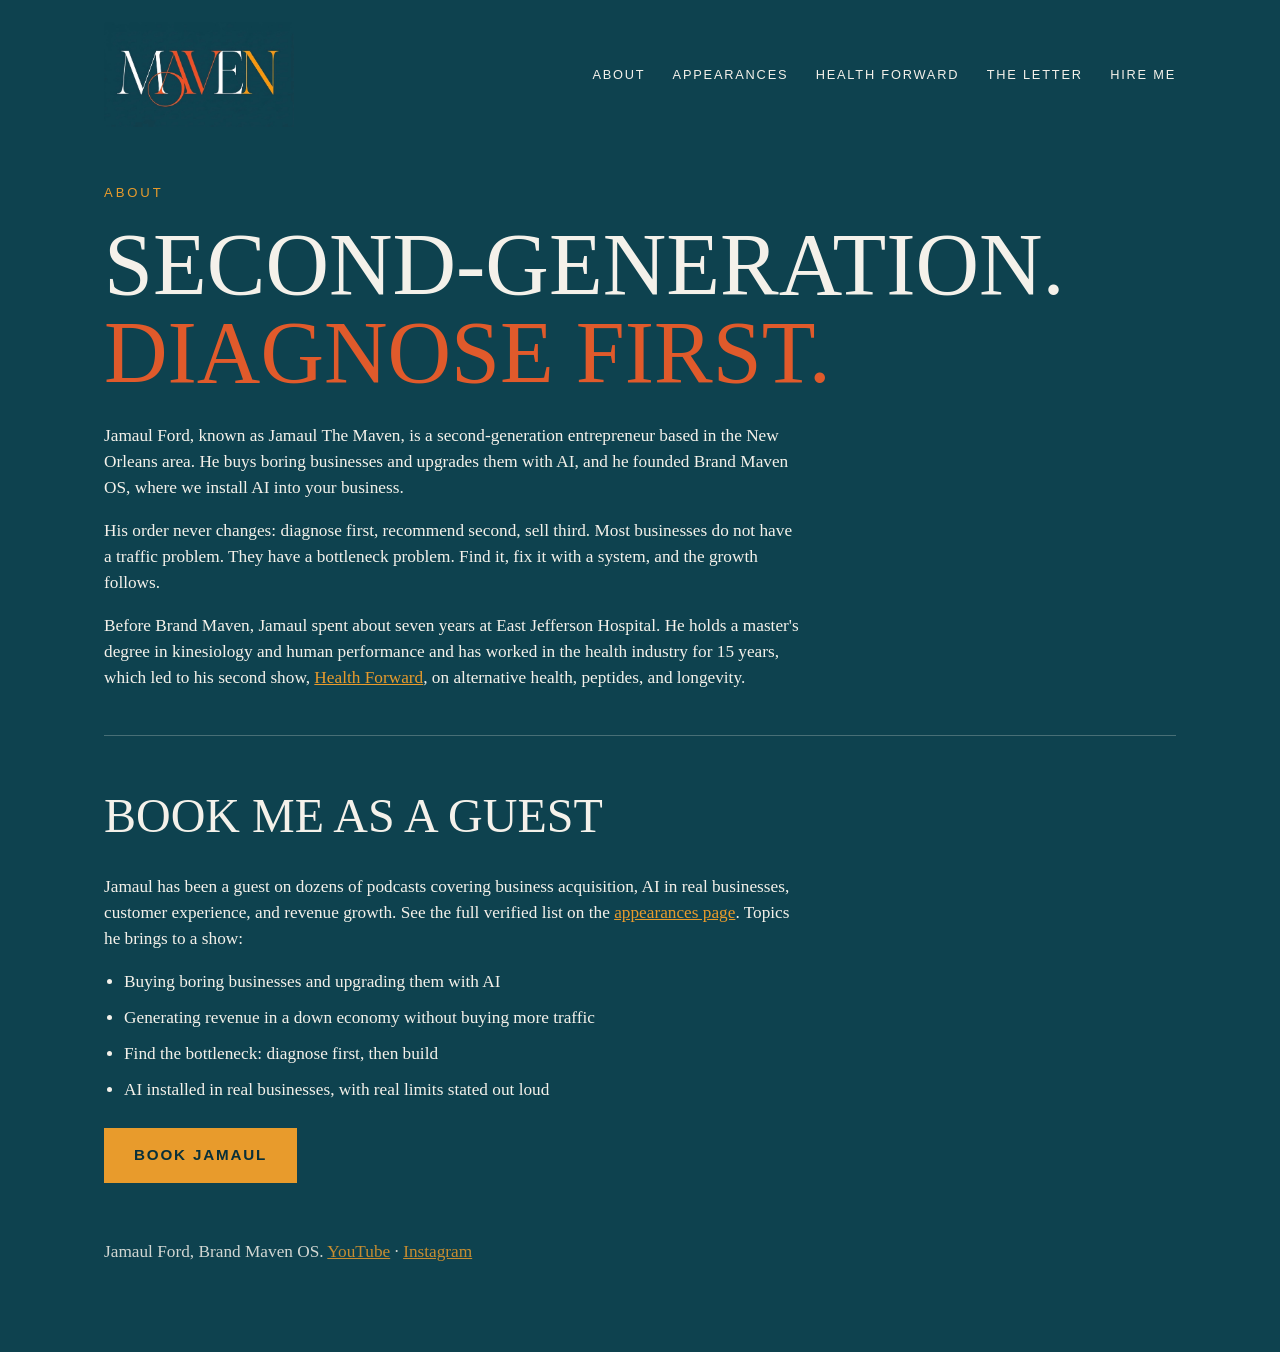
==== about/index.html @ 56a880d4 "Publish jamaulford.com: home, about, appearances, health forward, contact, join" ====
<!DOCTYPE html>
<html lang="en">
<head>
<meta charset="utf-8">
<meta name="viewport" content="width=device-width, initial-scale=1">
<title>About | Jamaul Ford, Jamaul The Maven</title>
<link rel="icon" href="data:image/svg+xml,%3Csvg xmlns='http://www.w3.org/2000/svg' viewBox='0 0 64 64'%3E%3Crect width='64' height='64' fill='%230e424f'/%3E%3Ctext x='32' y='45' font-family='Georgia,serif' font-size='38' fill='%23e89b2c' text-anchor='middle'%3EM%3C/text%3E%3C/svg%3E">
<meta name="description" content="About Jamaul Ford: second-generation entrepreneur, founder of Brand Maven OS, buyer of boring businesses upgraded with AI, and host of the Health Forward podcast.">
<link rel="canonical" href="https://jamaulford.com/about/">
<style>
  :root {
    --teal: #0e424f; --ink: #f4f1ea; --orange: #e05a2b; --gold: #e89b2c;
    --teal-dark: #093039; --line: rgba(244,241,234,.25);
  }
  * { box-sizing: border-box; }
  body { margin: 0; background: var(--teal); color: var(--ink); font-family: Georgia, 'Times New Roman', serif; line-height: 1.5; }
  main { max-width: 1120px; margin: 0 auto; padding: 0 24px 70px; }
  header.site { display: flex; justify-content: space-between; align-items: center; gap: 20px; padding: 22px 0; flex-wrap: wrap; }
  header.site img { width: 190px; height: auto; display: block; }
  nav { font-family: Arial, Helvetica, sans-serif; text-transform: uppercase; letter-spacing: .14em; font-size: .8rem; }
  nav a { color: var(--ink); text-decoration: none; margin-left: 22px; }
  nav a:hover { color: var(--gold); }
  .kicker { font-family: Arial, Helvetica, sans-serif; text-transform: uppercase; letter-spacing: .22em; font-size: .82rem; color: var(--gold); margin: 34px 0 18px; }
  h1 { font-size: clamp(2.6rem, 8vw, 5.5rem); line-height: 1; margin: 0 0 26px; text-transform: uppercase; font-weight: normal; }
  h1 .accent { color: var(--orange); }
  h2 { font-size: clamp(1.9rem, 4.5vw, 3rem); text-transform: uppercase; margin: 0 0 22px; font-weight: normal; }
  section { border-top: 1px solid var(--line); padding: 44px 0 8px; margin-top: 44px; }
  p { max-width: 700px; font-size: 1.08rem; }
  ul { padding-left: 20px; max-width: 700px; }
  li { margin: 10px 0; font-size: 1.08rem; }
  a.inline { color: var(--gold); }
  .cta { display: inline-block; background: var(--gold); color: var(--teal-dark); font-family: Arial, Helvetica, sans-serif; font-weight: bold; text-transform: uppercase; letter-spacing: .12em; font-size: .95rem; padding: 16px 30px; text-decoration: none; margin-top: 10px; }
  .cta:hover { background: var(--orange); color: var(--ink); }
  footer { margin-top: 48px; font-size: .95rem; opacity: .85; }
  footer a { color: var(--gold); }
</style>
<script type="application/ld+json">
{
  "@context": "https://schema.org",
  "@type": "Person",
  "name": "Jamaul Ford",
  "alternateName": "Jamaul The Maven",
  "url": "https://jamaulford.com/about/",
  "jobTitle": "Founder, Brand Maven OS",
  "description": "Jamaul Ford buys boring businesses and upgrades them with AI, and founded Brand Maven OS, where we install AI into your business. He is the host of the Health Forward podcast.",
  "sameAs": [
    "https://www.youtube.com/@jamaulthemaven",
    "https://www.instagram.com/jamaulthemaven",
    "https://makingstacks.substack.com",
    "https://podmatch.com/hostdetailpreview/1708655354072578beaefd7de",
    "https://open.spotify.com/show/3qcgBrdR8ibEWQGKE91khV",
    "https://podcasts.apple.com/us/podcast/health-forward/id6837012593"
  ]
}
</script>
</head>
<body>
<main>
<header class="site">
  <a href="/"><img src="[data-uri]" alt="Maven, Jamaul Ford"></a>
  <nav>
    <a href="/about/">About</a>
    <a href="/appearances/">Appearances</a>
    <a href="/health-forward/">Health Forward</a>
    <a href="/join/">The Letter</a>
    <a href="/contact/">Hire Me</a>
  </nav>
</header>

<p class="kicker">About</p>
<h1>Second-generation.<br><span class="accent">Diagnose first.</span></h1>
<p>Jamaul Ford, known as Jamaul The Maven, is a second-generation entrepreneur based in the New Orleans area. He buys boring businesses and upgrades them with AI, and he founded Brand Maven OS, where we install AI into your business.</p>
<p>His order never changes: diagnose first, recommend second, sell third. Most businesses do not have a traffic problem. They have a bottleneck problem. Find it, fix it with a system, and the growth follows.</p>
<p>Before Brand Maven, Jamaul spent about seven years at East Jefferson Hospital. He holds a master's degree in kinesiology and human performance and has worked in the health industry for 15 years, which led to his second show, <a class="inline" href="/health-forward/">Health Forward</a>, on alternative health, peptides, and longevity.</p>

<section>
  <h2>Book me as a guest</h2>
  <p>Jamaul has been a guest on dozens of podcasts covering business acquisition, AI in real businesses, customer experience, and revenue growth. See the full verified list on the <a class="inline" href="/appearances/">appearances page</a>. Topics he brings to a show:</p>
  <ul>
    <li>Buying boring businesses and upgrading them with AI</li>
    <li>Generating revenue in a down economy without buying more traffic</li>
    <li>Find the bottleneck: diagnose first, then build</li>
    <li>AI installed in real businesses, with real limits stated out loud</li>
  </ul>
  <a class="cta" href="/contact/">Book Jamaul</a>
</section>

<footer>
  <p>Jamaul Ford, Brand Maven OS. <a href="https://www.youtube.com/@jamaulthemaven">YouTube</a> · <a href="https://www.instagram.com/jamaulthemaven">Instagram</a></p>
</footer>
</main>
</body>
</html>
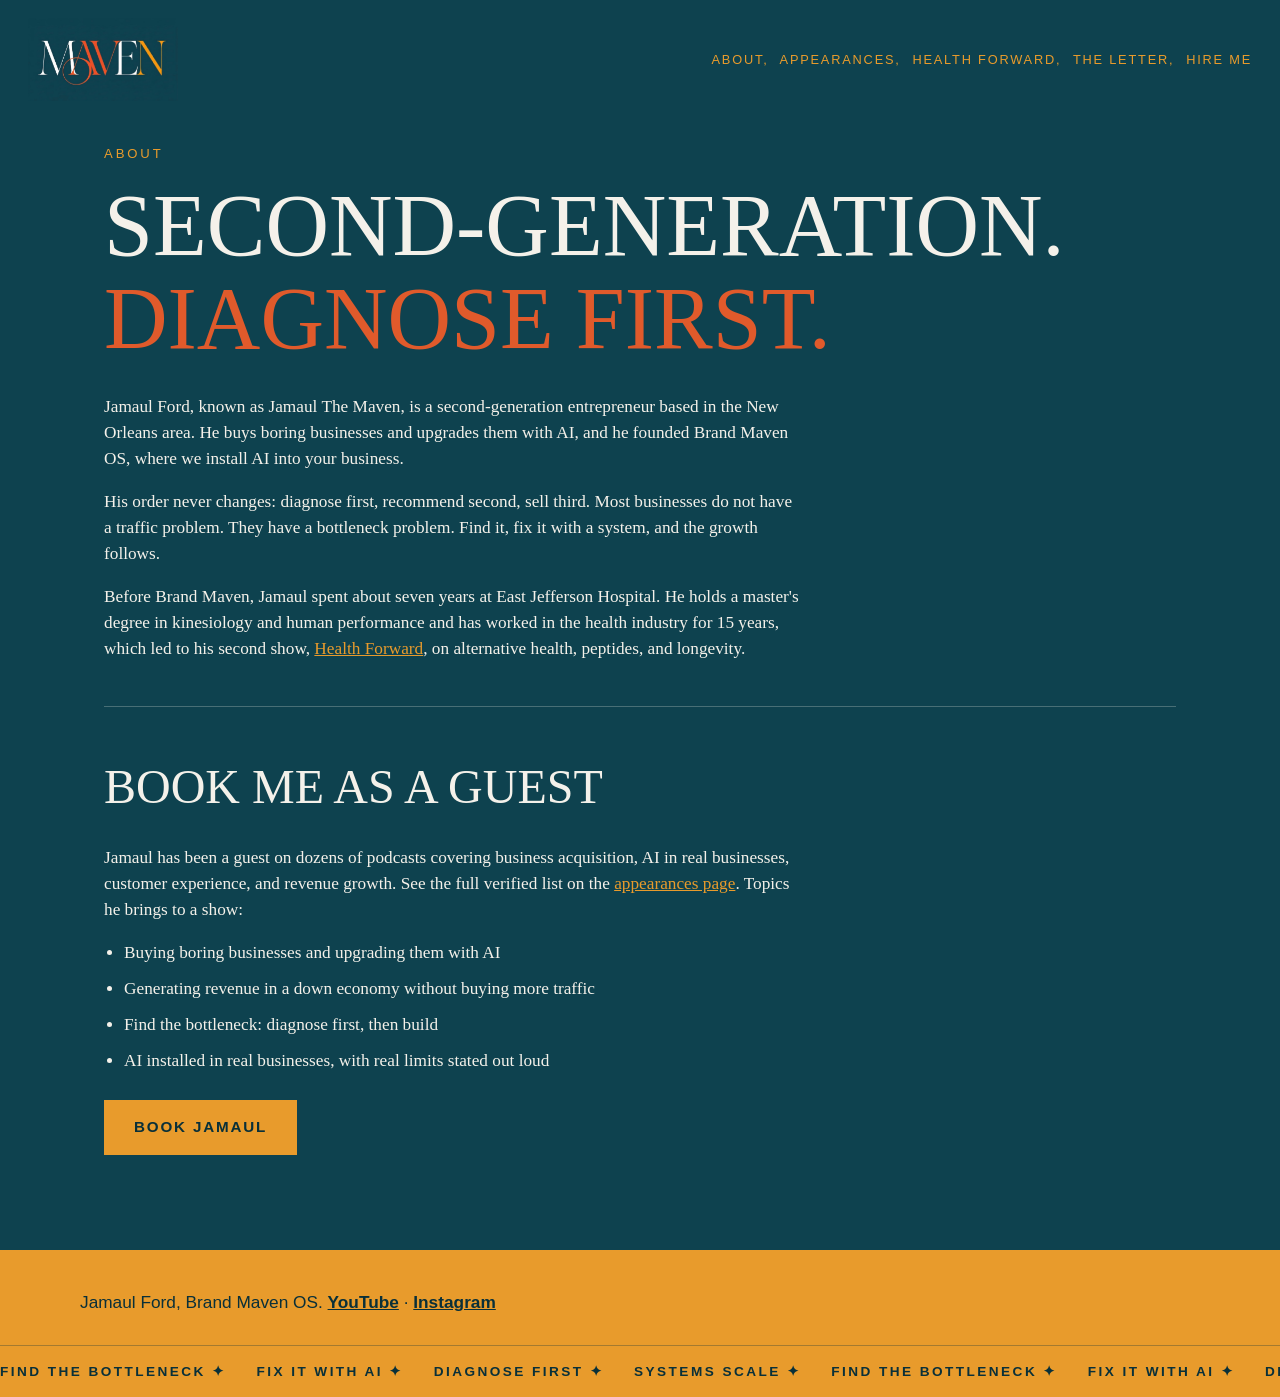
==== commit 55dde87c: "Add unusual.la-style flow and motion Full-screen hero with moving halftone dots, line-by-line headli" ====
--- a/about/index.html
+++ b/about/index.html
@@ -53,6 +53,8 @@
   ]
 }
 </script>
+<link rel="stylesheet" href="/assets/motion.css">
+<script src="/assets/motion.js" defer></script>
 </head>
 <body>
 <main>
--- a/assets/motion.css
+++ b/assets/motion.css
@@ -0,0 +1,137 @@
+/* Motion and flow layer for jamaulford.com
+   Inspired by the pacing of unusual.la: full-screen hero, halftone backdrop,
+   spinning logo sticker, fade-up reveals, hover tiles, endless ticker. */
+
+html { scroll-behavior: smooth; }
+body { overflow-x: hidden; }
+
+/* ---------- Fixed header, logo sticker, comma nav ---------- */
+header.site {
+  position: fixed; top: 0; left: 0; right: 0; z-index: 50;
+  padding: 18px 28px; margin: 0;
+  transition: background .4s ease, padding .4s ease;
+}
+header.site.scrolled { background: rgba(9,48,57,.88); backdrop-filter: blur(6px); padding: 10px 28px; }
+header.site img {
+  width: 150px; will-change: transform;
+  transition: transform .15s linear, filter .3s ease;
+}
+header.site a:hover img { filter: drop-shadow(0 0 10px rgba(232,155,44,.6)); }
+nav a { margin-left: 0; position: relative; color: var(--gold); }
+nav a:not(:last-child)::after { content: ","; color: var(--gold); margin-right: .5em; }
+nav a:hover { color: var(--ink); }
+main { padding-top: 110px; }
+
+/* ---------- Headline lines slide up on load ---------- */
+h1 .line { display: block; overflow: hidden; padding-bottom: .06em; }
+h1 .line > span { display: inline-block; transform: translateY(105%); transition: transform 1.1s cubic-bezier(.2,.8,.2,1); transition-delay: calc(var(--i) * .12s + .1s); }
+body.ready h1 .line > span { transform: none; }
+
+/* ---------- Home hero: full screen, centered, halftone ---------- */
+body.home main { padding-top: 0; }
+body.home .hero {
+  position: relative; min-height: 100vh; min-height: 100svh;
+  display: flex; flex-direction: column; justify-content: center; align-items: center;
+  text-align: center; padding: 120px 0 90px; isolation: isolate;
+}
+body.home .hero::before,
+body.home .hero::after {
+  content: ""; position: absolute; z-index: -1; top: 0; bottom: 0;
+  left: calc(50% - 50vw); width: 100vw; pointer-events: none;
+}
+/* the dot screen */
+body.home .hero::before {
+  background-image: radial-gradient(circle, rgba(232,155,44,.55) 1.3px, transparent 1.8px);
+  background-size: 9px 9px;
+  -webkit-mask-image: radial-gradient(ellipse 34% 46% at var(--mx,50%) var(--my,45%), #000 0%, rgba(0,0,0,.55) 45%, transparent 75%);
+          mask-image: radial-gradient(ellipse 34% 46% at var(--mx,50%) var(--my,45%), #000 0%, rgba(0,0,0,.55) 45%, transparent 75%);
+  animation: dot-drift 18s linear infinite;
+  transform: translateY(var(--parallax, 0px));
+}
+/* warm glow under the dots */
+body.home .hero::after {
+  background: radial-gradient(ellipse 30% 40% at var(--mx,50%) var(--my,45%), rgba(224,90,43,.28), transparent 70%);
+  z-index: -2; transform: translateY(var(--parallax, 0px));
+}
+@keyframes dot-drift { to { background-position: 90px 90px; } }
+
+body.home h1 { font-size: clamp(3rem, min(9vw, 13vh), 8rem); line-height: .9; margin-bottom: 30px; }
+body.home .hero p.lede { margin-left: auto; margin-right: auto; }
+body.home .hero .kicker,
+body.home .hero .lede,
+body.home .hero .cta { opacity: 0; transform: translateY(24px); transition: opacity .9s ease, transform .9s ease; }
+body.ready.home .hero .kicker { opacity: 1; transform: none; transition-delay: .05s; }
+body.ready.home .hero .lede { opacity: 1; transform: none; transition-delay: .55s; }
+body.ready.home .hero .cta { opacity: 1; transform: none; transition-delay: .7s; }
+
+.scroll-cue {
+  margin-top: 34px; width: 22px; height: 22px; border-right: 2px solid var(--gold); border-bottom: 2px solid var(--gold);
+  transform: rotate(45deg); animation: cue 1.8s ease-in-out infinite; display: block;
+}
+@keyframes cue { 0%,100% { transform: translateY(0) rotate(45deg); opacity: .5; } 50% { transform: translateY(10px) rotate(45deg); opacity: 1; } }
+
+/* ---------- Buttons ---------- */
+.cta { position: relative; overflow: hidden; z-index: 0; transition: color .3s ease, transform .3s ease; background: var(--gold); }
+.cta::before { content: ""; position: absolute; inset: 0; background: var(--orange); transform: translateY(101%); transition: transform .35s cubic-bezier(.2,.8,.2,1); z-index: -1; }
+.cta:hover { background: var(--gold); color: var(--ink); transform: translateY(-2px); }
+.cta:hover::before { transform: none; }
+
+/* ---------- Tile grid (home sections) ---------- */
+body.home section { border-top: none; }
+body.home section .tiles { display: grid; grid-template-columns: repeat(3, 1fr); gap: 16px; }
+body.home .row {
+  position: relative; overflow: hidden; isolation: isolate;
+  border: 1px solid var(--line); padding: 30px 26px 34px; min-height: 230px;
+  display: flex; flex-direction: column; justify-content: flex-end;
+  transition: transform .45s cubic-bezier(.2,.8,.2,1), color .35s ease, border-color .35s ease;
+}
+body.home .row:first-of-type { border-top: 1px solid var(--line); }
+body.home .row::before {
+  content: ""; position: absolute; inset: 0; z-index: -1; background: var(--gold);
+  transform: translateY(101%); transition: transform .5s cubic-bezier(.2,.8,.2,1);
+}
+body.home .row:hover { transform: translateY(-6px) rotate(-.6deg); color: var(--teal-dark); border-color: var(--gold); }
+body.home .row:hover::before { transform: none; }
+body.home .row:hover .n,
+body.home .row:hover a.inline { color: var(--teal-dark); }
+body.home .row h3 { font-size: 1.7rem; }
+body.home .row h3 .n { display: block; font-size: 3.4rem; line-height: 1; margin-bottom: 14px; transition: transform .5s ease; }
+body.home .row:hover h3 .n { transform: translateX(8px); }
+
+/* ---------- Fade up on scroll ---------- */
+.reveal { opacity: 0; transform: translateY(40px); transition: transform 1s ease-in-out, opacity .8s ease-in-out; transition-delay: var(--d, 0s); }
+.reveal.in { opacity: 1; transform: none; }
+
+/* ---------- Gold footer band with endless ticker ---------- */
+main > footer {
+  margin: 80px 0 -70px; margin-left: calc(50% - 50vw); width: 100vw;
+  background: var(--gold); color: var(--teal-dark); opacity: 1;
+  padding: 40px 28px 0; font-family: Arial, Helvetica, sans-serif;
+}
+main > footer p { max-width: 1120px; margin: 0 auto 30px; }
+main > footer a { color: var(--teal-dark); font-weight: bold; }
+main > footer a:hover { color: var(--orange); }
+.ticker { overflow: hidden; white-space: nowrap; border-top: 1px solid rgba(9,48,57,.3); padding: 14px 0; margin: 0 -28px; }
+.ticker .track { display: inline-flex; animation: tick 28s linear infinite; }
+.ticker .track span { padding-right: 2.2em; text-transform: uppercase; letter-spacing: .18em; font-size: .85rem; font-weight: bold; }
+.ticker:hover .track { animation-play-state: paused; }
+@keyframes tick { to { transform: translateX(-50%); } }
+body.home .marquee { display: none; }
+
+/* ---------- Small screens ---------- */
+@media (max-width: 760px) {
+  header.site { padding: 12px 16px; gap: 8px; }
+  header.site.scrolled { padding: 8px 16px; }
+  header.site img { width: 104px; }
+  nav { font-size: .66rem; letter-spacing: .1em; }
+  main { padding-top: 120px; }
+  body.home section .tiles { grid-template-columns: 1fr; }
+  body.home .row { min-height: 170px; }
+}
+
+/* ---------- Respect people who turn motion off ---------- */
+@media (prefers-reduced-motion: reduce) {
+  *, *::before, *::after { animation: none !important; transition: none !important; }
+  .reveal, h1 .line > span, body.home .hero .kicker, body.home .hero .lede, body.home .hero .cta { opacity: 1 !important; transform: none !important; }
+  header.site img { transform: none !important; }
+}
